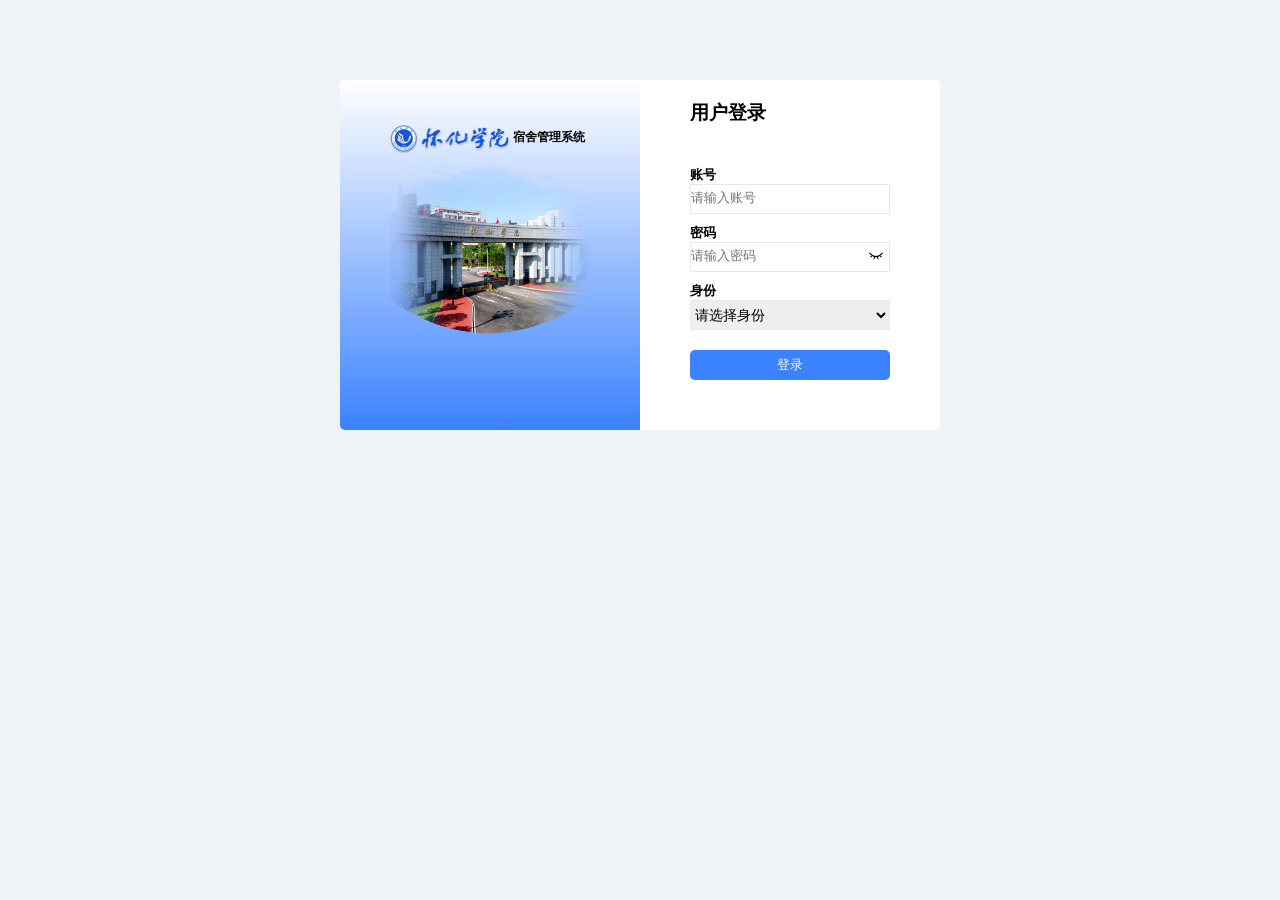
==== index.html @ 42634bea "Add files via upload" ====
<!DOCTYPE html>
<html lang="en">

<head>
    <meta charset="UTF-8">
    <meta http-equiv="X-UA-Compatible" content="IE=edge">
    <meta name="viewport" content="width=device-width, initial-scale=1.0">
    <title>Document</title>
    <style>
        * {
            margin: 0;
            padding: 0;
            /* 内减模式 */
            box-sizing: border-box;
        }
        
        body {
            background-color: #eff3f6;
        }
        
        .box {
            margin: 80px auto;
            width: 600px;
            height: 350px;
            background-color: #fff;
            border-radius: 5px;
        }
        
        .box .left {
            float: left;
            width: 300px;
            height: 350px;
            border-radius: 5px 0 0 5px;
            font-size: 12px;
            font-weight: bold;
            background-image: linear-gradient(#fff, #3b82ff);
        }
        
        .box .left .logo {
            width: 200px;
            margin: 40px auto;
        }
        
        .box .right {
            float: left;
            width: 300px;
            border-radius: 0 5px 5px 0;
        }
        
        .box .right h3 {
            padding-bottom: 40px;
        }
        
        .box .right .form {
            width: 200px;
            margin: 20px auto;
        }
        
        .box .right .text,
        .pwd {
            position: relative;
            margin-bottom: 10px;
            width: 200px;
            height: 30px;
            border: 1px solid #e8e8e8;
        }
        
        .box .right input {
            width: 170px;
            height: 25px;
            border: 0;
            outline: none;
        }
        
        .eye {
            position: absolute;
            top: 5px;
            right: 5px;
        }
        
        img input::placeholder {
            padding-left: 10px;
            color: #e8e8e8;
            opacity: 1;
        }
        
        .box .right select {
            width: 200px;
            height: 30px;
            font-size: 14px;
            border: 1px solid #e8e8e8;
        }
        
        .box .right .submit {
            margin-top: 20px;
            width: 200px;
            height: 30px;
            color: #fff;
            border-radius: 5px;
            border-style: none;
            background-color: #3b82ff;
        }
    </style>
</head>

<body>
    <div class="box">
        <div class="left">
            <div class="logo">
                <img src="image/logo.htm" alt="logo" style="width:60% ; vertical-align: middle;">
                <span>宿舍管理系统</span>
                <img src="image/swiper.htm" alt="" style="width:100%;">
            </div>
        </div>
        <div class="right">
            <div class="form">
                <h3>用户登录</h3>
                <form action="#">
                    <h5>账号</h5>
                    <div class="text">
                        <input type="text" placeholder="请输入账号" id="text" />
                    </div>
                    <h5>密码</h5>
                    <div class="pwd">
                        <input type="password" placeholder="请输入密码" id="pwd" />
                        <label for="">
                            <img src="./image/不可见.png" alt="" class="eye" id="eye"/>
                        </label>
                    </div>

                    <h5>身份</h5>
                    <select>
                            <option selected>请选择身份</option><!--默认显示-->
                            <option name="student">学生</option>  
                            <option name="dormmanager">管理员</option>
                            <option name="admin">系统管理员</option>
                        </select>

                    <input type="submit" value="登录" class="submit">
                </form>
            </div>
        </div>
    </div>
    <script>
        //1.获取事件源
        var pwd = document.getElementById('pwd');
        var eye = document.getElementsById('eye');
        var flag = 0;
        //2.绑定事件 3.添加事件处理程序
        eye.onclick = function() {
            if (flag == 0) {
                pwd.type = 'text';
                flag = 1;
                eye.src = './可见.png';
            } else {
                pwd.type = 'password';
                flag = 0;
                eye.src = './不可见.png';
            }
        }
    </script>
</body>

</html>
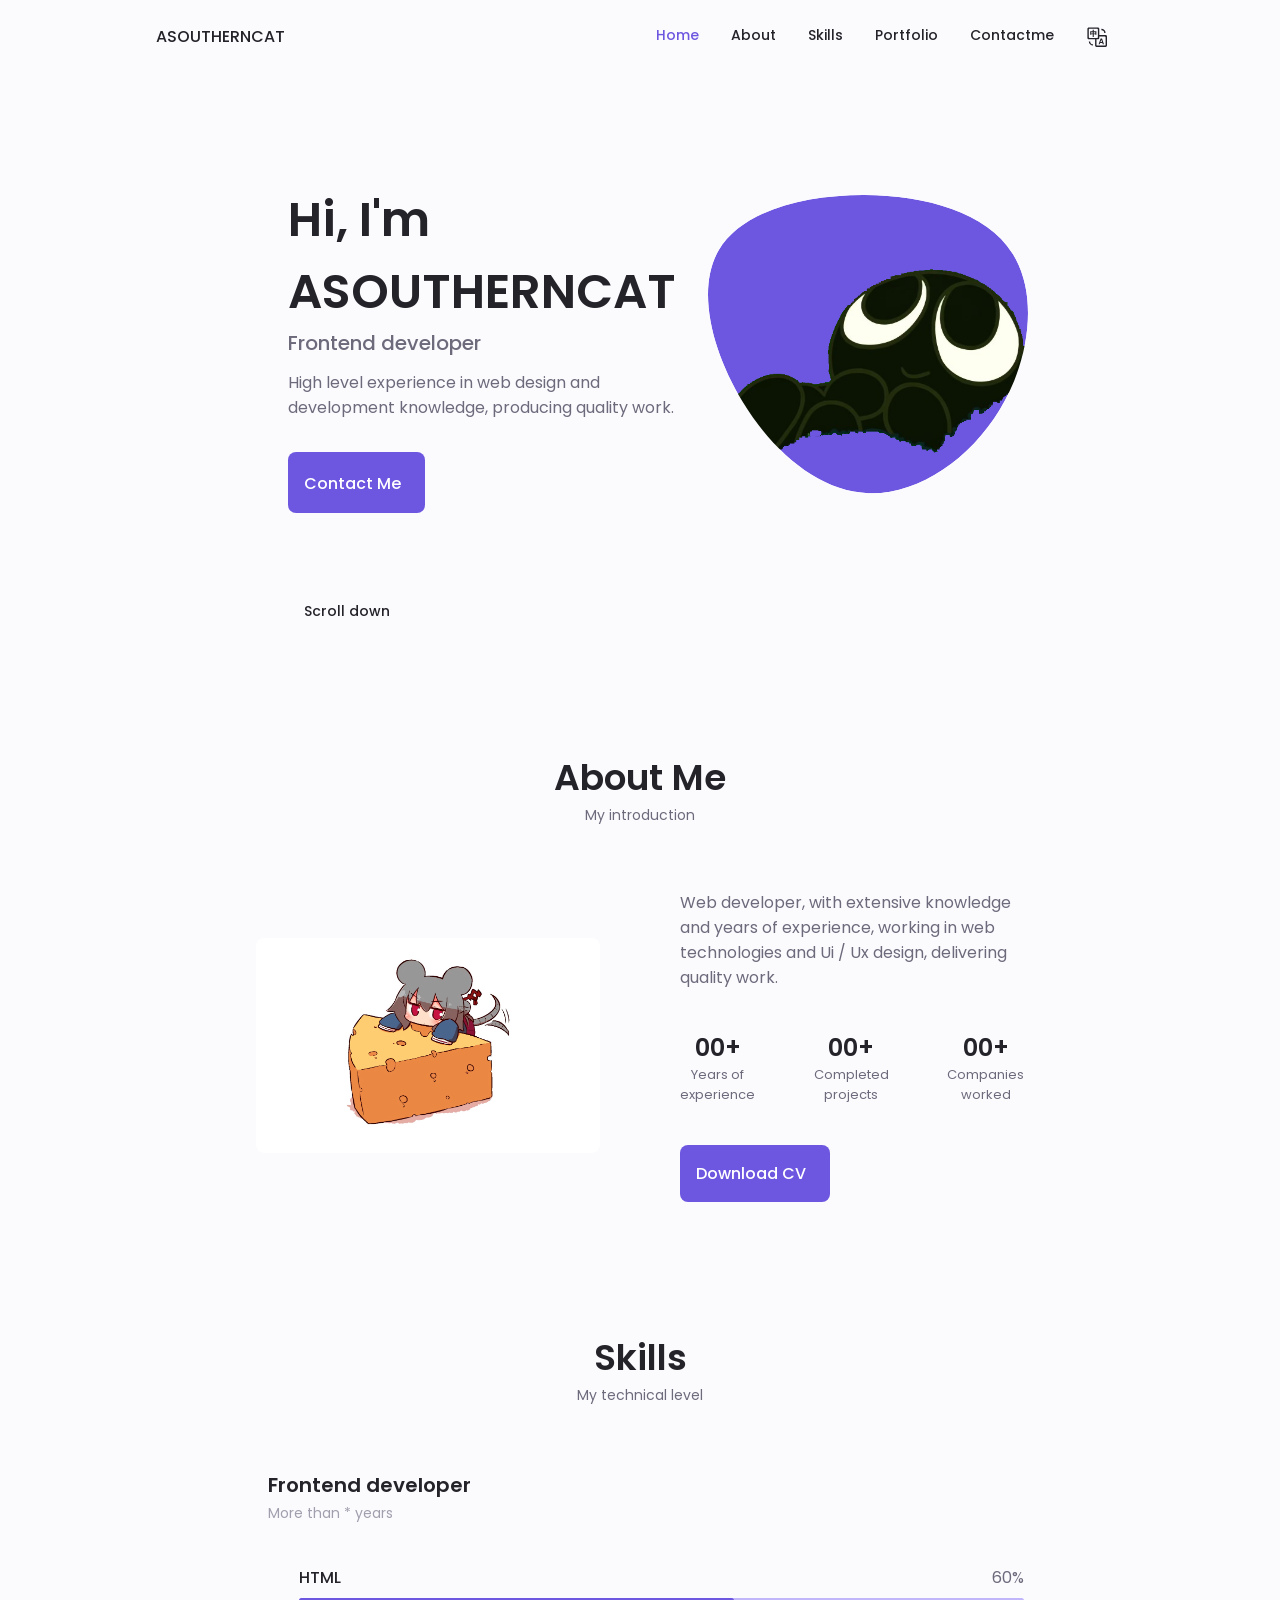
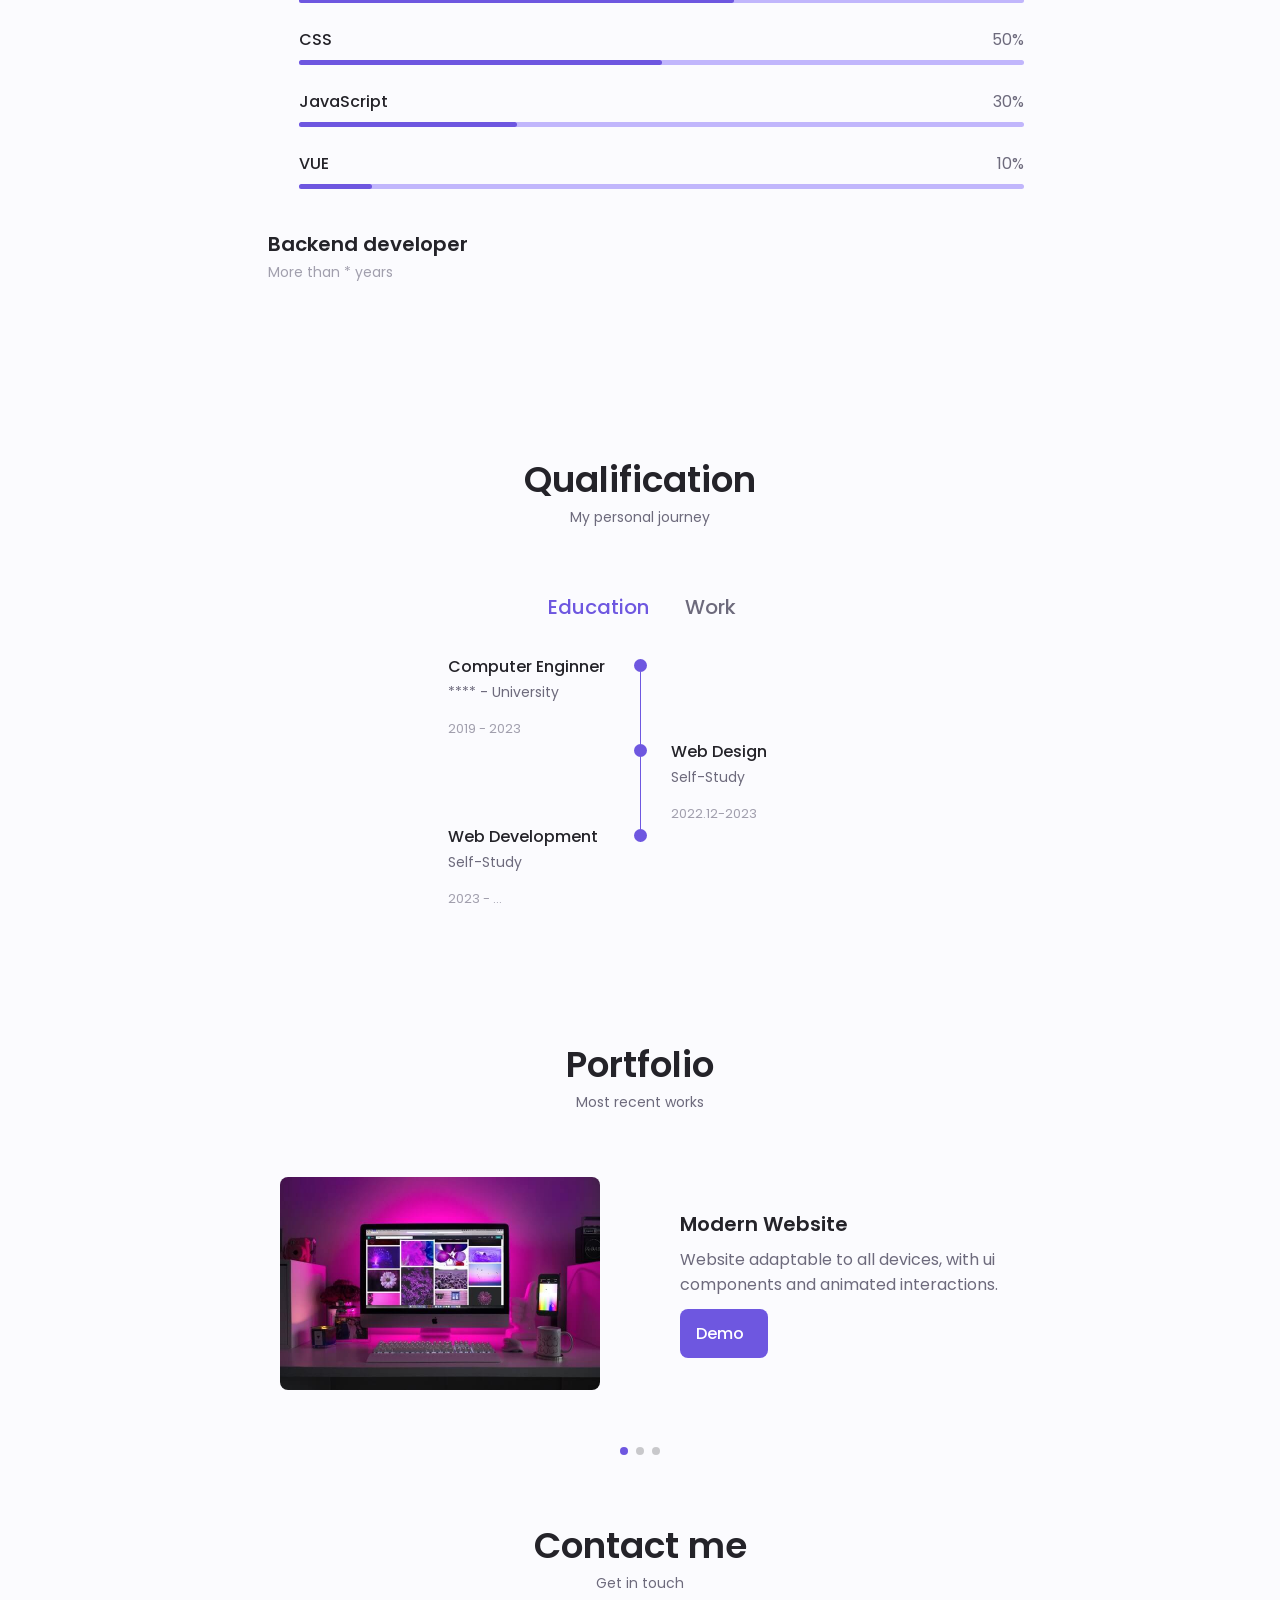
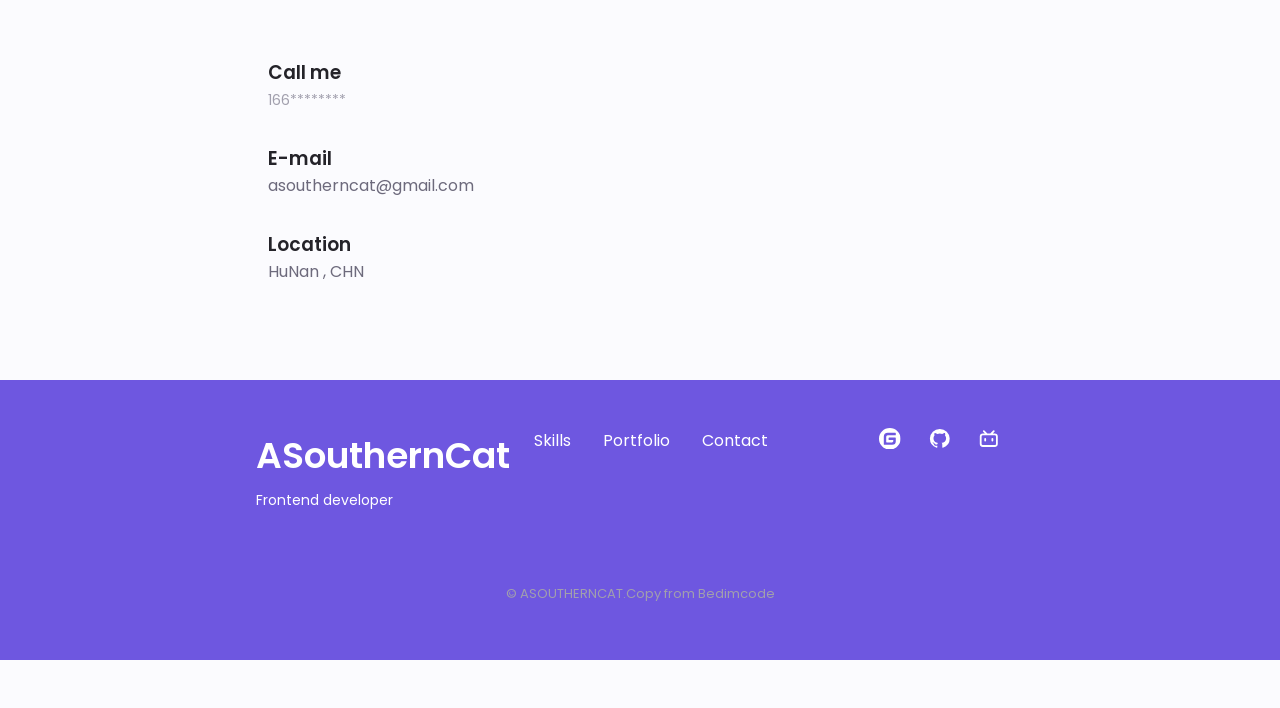
==== commit bedf7d2d: "new file" ====
--- a/index.html
+++ b/index.html
@@ -1,164 +1,681 @@
-<!DOCTYPE html>
-<html lang="en">
-
-<head>
-    <meta charset="UTF-8">
-    <meta http-equiv="X-UA-Compatible" content="IE=edge">
-    <meta name="viewport" content="width=device-width, initial-scale=1.0">
-    <title>Document</title>
-    <style>
-        * {
-            margin: 0;
-            padding: 0;
-            /* 内减模式 */
-            box-sizing: border-box;
-        }
-        
-        body {
-            background-color: #eff3f6;
-        }
-        
-        .box {
-            margin: 80px auto;
-            width: 600px;
-            height: 350px;
-            background-color: #fff;
-            border-radius: 5px;
-        }
-        
-        .box .left {
-            float: left;
-            width: 300px;
-            height: 350px;
-            border-radius: 5px 0 0 5px;
-            font-size: 12px;
-            font-weight: bold;
-            background-image: linear-gradient(#fff, #3b82ff);
-        }
-        
-        .box .left .logo {
-            width: 200px;
-            margin: 40px auto;
-        }
-        
-        .box .right {
-            float: left;
-            width: 300px;
-            border-radius: 0 5px 5px 0;
-        }
-        
-        .box .right h3 {
-            padding-bottom: 40px;
-        }
-        
-        .box .right .form {
-            width: 200px;
-            margin: 20px auto;
-        }
-        
-        .box .right .text,
-        .pwd {
-            position: relative;
-            margin-bottom: 10px;
-            width: 200px;
-            height: 30px;
-            border: 1px solid #e8e8e8;
-        }
-        
-        .box .right input {
-            width: 170px;
-            height: 25px;
-            border: 0;
-            outline: none;
-        }
-        
-        .eye {
-            position: absolute;
-            top: 5px;
-            right: 5px;
-        }
-        
-        img input::placeholder {
-            padding-left: 10px;
-            color: #e8e8e8;
-            opacity: 1;
-        }
-        
-        .box .right select {
-            width: 200px;
-            height: 30px;
-            font-size: 14px;
-            border: 1px solid #e8e8e8;
-        }
-        
-        .box .right .submit {
-            margin-top: 20px;
-            width: 200px;
-            height: 30px;
-            color: #fff;
-            border-radius: 5px;
-            border-style: none;
-            background-color: #3b82ff;
-        }
-    </style>
-</head>
-
-<body>
-    <div class="box">
-        <div class="left">
-            <div class="logo">
-                <img src="image/logo.htm" alt="logo" style="width:60% ; vertical-align: middle;">
-                <span>宿舍管理系统</span>
-                <img src="image/swiper.htm" alt="" style="width:100%;">
-            </div>
-        </div>
-        <div class="right">
-            <div class="form">
-                <h3>用户登录</h3>
-                <form action="#">
-                    <h5>账号</h5>
-                    <div class="text">
-                        <input type="text" placeholder="请输入账号" id="text" />
-                    </div>
-                    <h5>密码</h5>
-                    <div class="pwd">
-                        <input type="password" placeholder="请输入密码" id="pwd" />
-                        <label for="">
-                            <img src="./image/不可见.png" alt="" class="eye" id="eye"/>
-                        </label>
-                    </div>
-
-                    <h5>身份</h5>
-                    <select>
-                            <option selected>请选择身份</option><!--默认显示-->
-                            <option name="student">学生</option>  
-                            <option name="dormmanager">管理员</option>
-                            <option name="admin">系统管理员</option>
-                        </select>
-
-                    <input type="submit" value="登录" class="submit">
-                </form>
-            </div>
-        </div>
-    </div>
-    <script>
-        //1.获取事件源
-        var pwd = document.getElementById('pwd');
-        var eye = document.getElementsById('eye');
-        var flag = 0;
-        //2.绑定事件 3.添加事件处理程序
-        eye.onclick = function() {
-            if (flag == 0) {
-                pwd.type = 'text';
-                flag = 1;
-                eye.src = './可见.png';
-            } else {
-                pwd.type = 'password';
-                flag = 0;
-                eye.src = './不可见.png';
-            }
-        }
-    </script>
-</body>
-
+<!DOCTYPE html>
+<html lang="en">
+
+<head>
+    <meta charset="UTF-8" />
+    <meta name="viewport" content="width=device-width, initial-scale=1.0" />
+    <link rel="shortcut icon" type="image/x-icon" href="favicon.ico" />
+    <!--==================== UNICONS 图标====================-->
+    <link rel="stylesheet" href="https://unicons.iconscout.com/release/v3.0.6/css/line.css" />
+    <!--==================== SWIPER CSS ====================-->
+    <link rel="stylesheet" href="assets/css/swiper-bundle.min.css" />
+
+    <!--==================== CSS ====================-->
+    <link rel="stylesheet" href="assets/css/styles.css" />
+    <!-- iconfont font class 方式引用图标 -->
+    <!-- <link
+      rel="stylesheet"
+      href="https://at.alicdn.com/t/c/font_3900458_82z46p85im.css"
+    /> -->
+
+    <title>Responsive Portfolio Website</title>
+</head>
+
+<body>
+    <!--==================== HEADER ====================-->
+    <header class="header scroll-header" id="header">
+        <nav class="nav container">
+            <a href="#" class="nav__logo">ASOUTHERNCAT</a>
+
+            <div class="nav__menu" id="nav-menu">
+                <ul class="nav__list grid">
+                    <li class="nav__item">
+                        <a href="#home" class="nav__link">
+                            <i class="uil uil-estate nav__icon"></i>
+                            <p i18n="home">Home</p>
+                        </a>
+                    </li>
+                    <li class="nav__item">
+                        <a href="#about" class="nav__link">
+                            <i class="uil uil-user nav__icon"></i>
+                            <p i18n="about">About</p>
+                        </a>
+                    </li>
+                    <li class="nav__item">
+                        <a href="#skills" class="nav__link">
+                            <i class="uil uil-file-alt nav__icon"></i>
+                            <p i18n="skills">Skills</p>
+                        </a>
+                    </li>
+                    <li class="nav__item">
+                        <a href="#portfolio" class="nav__link">
+                            <i class="uil uil-scenery nav__icon"></i>
+                            <p i18n="portfolio">Portfolio</p>
+                        </a>
+                    </li>
+                    <li class="nav__item">
+                        <a href="#contact" class="nav__link">
+                            <i class="uil uil-message nav__icon"></i>
+                            <p i18n="contact">Contactme</p>
+                        </a>
+                    </li>
+                    <li class="nav__item">
+                        <div class="nav__link" id="translate" value="en">
+                            <svg class="icon nav__icon-svg" aria-hidden="true">
+                  <use xlink:href="#icon-fanyi"></use>
+                </svg>
+                            <a class="=nav__link" id="nav__translate">Translate</a>
+                        </div>
+                    </li>
+                </ul>
+                <i class="uil uil-times nav__close" id="nav-close"></i>
+            </div>
+
+            <div class="nav__btns">
+                <i class="uil uil-moon change-theme" id="theme-button"></i>
+                <div class="nav__toggle" id="nav-toggle">
+                    <i class="uil uil-apps"></i>
+                </div>
+            </div>
+        </nav>
+    </header>
+
+    <!--==================== MAIN ====================-->
+    <main class="main">
+        <!--==================== HOME ====================-->
+        <section class="home section" id="home">
+            <div class="home__container container grid">
+                <div class="home__content grid">
+                    <div class="home__social">
+                        <a href="https://gitee.com/asoutherncat/" target="_blank" class="home__social-icon">
+                            <!-- <i class="uil uil-linkedin-alt"></i> -->
+                            <svg t="1674798484640" viewBox="0 0 1024 1024" version="1.1" xmlns="http://www.w3.org/2000/svg" p-id="2757">
+                  <path
+                    d="M512 1024C229.222 1024 0 794.778 0 512S229.222 0 512 0s512 229.222 512 512-229.222 512-512 512z m259.149-568.883h-290.74a25.293 25.293 0 0 0-25.292 25.293l-0.026 63.206c0 13.952 11.315 25.293 25.267 25.293h177.024c13.978 0 25.293 11.315 25.293 25.267v12.646a75.853 75.853 0 0 1-75.853 75.853h-240.23a25.293 25.293 0 0 1-25.267-25.293V417.203a75.853 75.853 0 0 1 75.827-75.853h353.946a25.293 25.293 0 0 0 25.267-25.292l0.077-63.207a25.293 25.293 0 0 0-25.268-25.293H417.152a189.62 189.62 0 0 0-189.62 189.645V771.15c0 13.977 11.316 25.293 25.294 25.293h372.94a170.65 170.65 0 0 0 170.65-170.65V480.384a25.293 25.293 0 0 0-25.293-25.267z"
+                    fill="hsl(250deg 69% 61%)"
+                    p-id="2758"
+                  ></path>
+                </svg>
+                        </a>
+                        <a href="http://github.com" target="_blank" class="home__social-icon">
+                            <i class="uil uil-github-alt"></i>
+                        </a>
+                        <a href="https://t.bilibili.com/" target="_blank" class="home__social-icon">
+                            <!-- <i class="uil uil-dribbble"></i> -->
+                            <svg t="1674801734735" viewBox="0 0 1024 1024" version="1.1" xmlns="http://www.w3.org/2000/svg" p-id="4124">
+                  <path
+                    d="M777.514667 131.669333a53.333333 53.333333 0 0 1 0 75.434667L728.746667 255.829333h49.92A160 160 0 0 1 938.666667 415.872v320a160 160 0 0 1-160 160H245.333333A160 160 0 0 1 85.333333 735.872v-320a160 160 0 0 1 160-160h49.749334L246.4 207.146667a53.333333 53.333333 0 1 1 75.392-75.434667l113.152 113.152c3.370667 3.370667 6.186667 7.04 8.448 10.965333h137.088c2.261333-3.925333 5.12-7.68 8.490667-11.008l113.109333-113.152a53.333333 53.333333 0 0 1 75.434667 0z m1.152 231.253334H245.333333a53.333333 53.333333 0 0 0-53.205333 49.365333l-0.128 4.010667v320c0 28.117333 21.76 51.157333 49.365333 53.162666l3.968 0.170667h533.333334a53.333333 53.333333 0 0 0 53.205333-49.365333l0.128-3.968v-320c0-29.44-23.893333-53.333333-53.333333-53.333334z m-426.666667 106.666666c29.44 0 53.333333 23.893333 53.333333 53.333334v53.333333a53.333333 53.333333 0 1 1-106.666666 0v-53.333333c0-29.44 23.893333-53.333333 53.333333-53.333334z m320 0c29.44 0 53.333333 23.893333 53.333333 53.333334v53.333333a53.333333 53.333333 0 1 1-106.666666 0v-53.333333c0-29.44 23.893333-53.333333 53.333333-53.333334z"
+                    fill="hsl(250deg 69% 61%)"
+                    p-id="4125"
+                  ></path>
+                </svg>
+                        </a>
+                    </div>
+
+                    <div class="home__img">
+                        <svg class="home__blob" viewBox="0 0 200 187" xmlns="http://www.w3.org/2000/svg" xmlns:xlink="http://www.w3.org/1999/xlink">
+                <mask id="mask0" mask-type="alpha">
+                  <path
+                    d="M190.312 36.4879C206.582 62.1187 201.309 102.826 182.328 134.186C163.346 165.547 
+                                130.807 187.559 100.226 186.353C69.6454 185.297 41.0228 161.023 21.7403 129.362C2.45775 
+                                97.8511 -7.48481 59.1033 6.67581 34.5279C20.9871 10.1032 59.7028 -0.149132 97.9666 
+                                0.00163737C136.23 0.303176 174.193 10.857 190.312 36.4879Z"
+                  />
+                </mask>
+                <g mask="url(#mask0)">
+                  <path
+                    d="M190.312 36.4879C206.582 62.1187 201.309 102.826 182.328 134.186C163.346 
+                                165.547 130.807 187.559 100.226 186.353C69.6454 185.297 41.0228 161.023 21.7403 
+                                129.362C2.45775 97.8511 -7.48481 59.1033 6.67581 34.5279C20.9871 10.1032 59.7028 
+                                -0.149132 97.9666 0.00163737C136.23 0.303176 174.193 10.857 190.312 36.4879Z"
+                  />
+                  <image
+                    class="home__blob-img"
+                    x="0"
+                    y="-30"
+                    xlink:href="assets/img/cat.png"
+                  />
+                </g>
+              </svg>
+                    </div>
+
+                    <div class="home__data">
+                        <h1 class="home__title" i18n="home__title">
+                            Hi, I'm ASOUTHERNCAT
+                        </h1>
+                        <h3 class="home__subtitle" i18n="home__subtitle">
+                            Frontend developer
+                        </h3>
+                        <p class="home__description" i18n="home__description">
+                            High level experience in web design and development knowledge, producing quality work.
+                        </p>
+                        <a href="#contact" class="button button-flex">
+                            <span i18n="home__contact">Contact Me</span>
+                            <i class="uil uil-message button__icon"></i>
+                        </a>
+                    </div>
+                </div>
+                <div class="home__scroll">
+                    <a href="#about" class="home__scroll-button button--flex">
+                        <i class="uil uil-mouse-alt-2 home__scroll-mouse"></i>
+                        <span class="home__scroll-name" i18n="home__scroll-name">Scroll down</span
+              >
+              <i class="uil uil-arrow-down home__scroll-arrow"></i>
+            </a>
+          </div>
+        </div>
+      </section>
+
+      <!--==================== ABOUT ====================-->
+      <section class="about section" id="about">
+        <h2 class="section__title" i18n="about__title">About Me</h2>
+        <span class="section__subtitle" i18n="about__subtitle"
+          >My introduction</span
+        >
+        <div class="about__container container grid">
+          <img src="assets/img/about.png" alt="" class="about__img" />
+
+          <div class="about__data">
+            <p class="about__description" i18n="about__description">
+              Web developer, with extensive knowledge and years of experience,
+              working in web technologies and Ui / Ux design, delivering quality
+              work.
+            </p>
+
+            <div class="about__info">
+              <div>
+                <span class="about__info-title">00+</span>
+                        <span class="about__info-name" i18n="about__info-name1">Years of <br />
+                  experience</span
+                >
+              </div>
+
+              <div>
+                <span class="about__info-title">00+</span>
+                        <span class="about__info-name" i18n="about__info-name2">Completed <br />
+                  projects</span
+                >
+              </div>
+
+              <div>
+                <span class="about__info-title">00+</span>
+                        <span class="about__info-name" i18n="about__info-name3">Companies <br />
+                  worked</span
+                >
+              </div>
+            </div>
+
+            <div class="about__buttons">
+              <a
+                download=""
+                href="assets/pdf/简历.pdf"
+                class="button button--flex"
+              >
+                <span i18n="download">Download CV</span
+                ><i class="uil uil-download-alt button__icon"></i>
+              </a>
+            </div>
+          </div>
+        </div>
+      </section>
+
+      <!--==================== SKILLS ====================-->
+      <section class="skills section" id="skills">
+        <h2 class="section__title" i18n="skills__title">Skills</h2>
+        <span class="section__subtitle" i18n="skills__subtitle"
+          >My technical level</span
+        >
+
+        <div class="skills__container container grid">
+          <div>
+            <!--==================== SKILLS 1 ====================-->
+            <div class="skills__content skills__open">
+              <div class="skills__header">
+                <i class="uil uil-brackets-curly skills__icon"></i>
+
+                <div>
+                  <h1 class="skills__title" i18n="home__subtitle">
+                    Frontend developer
+                  </h1>
+                  <span class="skills__subtitle" i18n="skills__years"
+                    >More than * years</span
+                  >
+                </div>
+
+                <i class="uil uil-angle-down skills__arrow"></i>
+              </div>
+
+              <div class="skills__list grid">
+                <div class="skills__data">
+                  <div class="skills__titles">
+                    <h3 class="skills__name">HTML</h3>
+                    <span class="skills__number">60%</span>
+                </div>
+                <div class="skills__bar">
+                    <div class="skills__percentage skills__html"></div>
+                </div>
+            </div>
+
+            <div class="skills__data">
+                <div class="skills__titles">
+                    <h3 class="skills__name">CSS</h3>
+                    <span class="skills__number">50%</span>
+                </div>
+                <div class="skills__bar">
+                    <div class="skills__percentage skills__css"></div>
+                </div>
+            </div>
+
+            <div class="skills__data">
+                <div class="skills__titles">
+                    <h3 class="skills__name">JavaScript</h3>
+                    <span class="skills__number">30%</span>
+                </div>
+                <div class="skills__bar">
+                    <div class="skills__percentage skills__js"></div>
+                </div>
+            </div>
+
+            <div class="skills__data">
+                <div class="skills__titles">
+                    <h3 class="skills__name">VUE</h3>
+                    <span class="skills__number">10%</span>
+                </div>
+                <div class="skills__bar">
+                    <div class="skills__percentage skills__vue"></div>
+                </div>
+            </div>
+            </div>
+            </div>
+            <!--==================== SKILLS 2 ====================-->
+            <div class="skills__content skills__close">
+                <div class="skills__header">
+                    <i class="uil uil-server-network skills__icon"></i>
+
+                    <div>
+                        <h1 class="skills__title" i18n="skills__title2">
+                            Backend developer
+                        </h1>
+                        <span class="skills__subtitle" i18n="skills__years2">More than * years</span
+                  >
+                </div>
+
+                <i class="uil uil-angle-down skills__arrow"></i>
+              </div>
+
+              <div class="skills__list grid">
+                <div class="skills__data">
+                  <div class="skills__titles">
+                    <h3 class="skills__name">Java</h3>
+                    <span class="skills__number">70%</span>
+                    </div>
+                    <div class="skills__bar">
+                        <div class="skills__percentage skills__java"></div>
+                    </div>
+                </div>
+
+                <div class="skills__data">
+                    <div class="skills__titles">
+                        <h3 class="skills__name">Python</h3>
+                        <span class="skills__number">50%</span>
+                    </div>
+                    <div class="skills__bar">
+                        <div class="skills__percentage skills__python"></div>
+                    </div>
+                </div>
+            </div>
+            </div>
+            </div>
+            </div>
+        </section>
+
+        <!--==================== QUALIFICATION ====================-->
+        <section class="qualification section">
+            <h2 class="section__title" i18n="qualification__title">
+                Qualification
+            </h2>
+            <span class="section__subtitle" i18n="qualification__subtitle">My personal journey</span
+        >
+        <div class="qualification__container container">
+          <div class="qualification__tabs">
+            <div
+              class="qualification__button button--flex qualification__active"
+              data-target="#education"
+            >
+              <i class="uil uil-graduation-cap qualification__icon"></i>
+              <span i18n="education">Education</span>
+            </div>
+
+            <div class="qualification__button button--flex" data-target="#work">
+                <i class="uil uil-briefcase-alt qualification__icon"></i>
+                <span i18n="work">Work</span>
+            </div>
+            </div>
+            <div class="qualification__sections">
+                <!--==================== QUALIFICATION CONTENT 1 ====================-->
+                <div class="qualification__content qualification__active" data-content id="education">
+                    <!--==================== QUALIFICATION 1 ====================-->
+                    <div class="qualification__data">
+                        <div>
+                            <h3 class="qualification__title" i18n="qualification1__title">
+                                Computer Enginner
+                            </h3>
+                            <span class="qualification__subtitle" i18n="qualification1__subtitle">**** - University</span
+                  >
+                  <div class="qualification__calendar">
+                    <i class="uil uil-calendar-alt"></i>
+                    2019 - 2023
+                  </div>
+                </div>
+
+                <div>
+                  <span class="qualification__rounder"></span>
+                            <span class="qualification__line"></span>
+                        </div>
+                    </div>
+                    <!--==================== QUALIFICATION 2 ====================-->
+                    <div class="qualification__data">
+                        <div></div>
+                        <div>
+                            <span class="qualification__rounder"></span>
+                            <span class="qualification__line"></span>
+                        </div>
+
+                        <div>
+                            <h3 class="qualification__title" i18n="qualification2__title">
+                                Web Design
+                            </h3>
+                            <span class="qualification__subtitle" i18n="qualification2__subtitle">Self-Study</span
+                  >
+                  <div class="qualification__calendar">
+                    <i class="uil uil-calendar-alt"></i>
+                    2022.12-2023
+                  </div>
+                </div>
+              </div>
+              <!--==================== QUALIFICATION 3 ====================-->
+              <div class="qualification__data">
+                <div>
+                  <h3 class="qualification__title" i18n="qualification3__title">
+                    Web Development
+                  </h3>
+                  <span
+                    class="qualification__subtitle"
+                    i18n="qualification3__subtitle"
+                    >Self-Study</span
+                  >
+                  <div class="qualification__calendar">
+                    <i class="uil uil-calendar-alt"></i>
+                    2023 - ...
+                  </div>
+                </div>
+
+                <div>
+                  <span class="qualification__rounder"></span>
+                            <!-- <span class="qualification__line"></span> -->
+                        </div>
+                    </div>
+                </div>
+                <!--==================== QUALIFICATION CONTENT 2 ====================-->
+                <div class="qualification__content" data-content id="work">
+                    <!--==================== QUALIFICATION 1 ====================-->
+                    <div class="qualification__data">
+                        <div></div>
+                        <div>
+                            <span class="qualification__rounder"></span>
+                            <!-- <span class="qualification__line"></span> -->
+                        </div>
+                        <div>
+                            <h3 class="qualification__title" i18n="qualification4__title">
+                                Software Enginner
+                            </h3>
+                            <span class="qualification__subtitle" i18n="qualification4__subtitle">ShenZhen</span
+                  >
+                  <div class="qualification__calendar">
+                    <i class="uil uil-calendar-alt"></i>
+                    2022
+                  </div>
+                </div>
+              </div>
+            </div>
+          </div>
+        </div>
+      </section>
+
+      <!--==================== PORTFOLIO ====================-->
+      <section class="portfolio section" id="portfolio">
+        <h2 class="section__title" i18n="portfolio__title">Portfolio</h2>
+        <span class="section__subtitle" i18n="portfolio__subtitle"
+          >Most recent works</span
+        >
+
+        <div class="portfolio__container container swiper-container">
+          <div class="swiper-wrapper">
+            <!--==================== PORTFOLIO 1 ====================-->
+
+            <div class="portfolio__content grid swiper-slide">
+              <img
+                src="assets/img/portfolio1.jpg"
+                alt=""
+                class="portfolio__img"
+              />
+
+              <div class="portfolio_">
+                <h3 class="portfolio__title" i18n="portfolio1__title">
+                  Modern Website
+                </h3>
+                <p
+                  class="portfolio__description"
+                  i18n="portfolio1__description"
+                >
+                  Website adaptable to all devices, with ui components and
+                  animated interactions.
+                </p>
+                <a
+                  href="https://gitee.com/asoutherncat/"
+                  target="_blank"
+                  class="button button--flex button--small portfolio__button"
+                >
+                  Demo
+                  <i class="uil uil-arrow-right button__icon"></i>
+                </a>
+              </div>
+            </div>
+
+            <!--==================== PORTFOLIO 2 ====================-->
+
+            <div class="portfolio__content grid swiper-slide">
+              <img
+                src="assets/img/portfolio2.jpg"
+                alt=""
+                class="portfolio__img"
+              />
+
+              <div class="portfolio_">
+                <h3 class="portfolio__title" i18n="portfolio2__title">
+                  Modern Website
+                </h3>
+                <p
+                  class="portfolio__description"
+                  i18n="portfolio2__description"
+                >
+                  Website adaptable to all devices, with ui components and
+                  animated interactions.
+                </p>
+                <a
+                  href="https://gitee.com/asoutherncat/"
+                  target="_blank"
+                  class="button button--flex button--small portfolio__button"
+                >
+                  Demo
+                  <i class="uil uil-arrow-right button__icon"></i>
+                </a>
+              </div>
+            </div>
+
+            <!--==================== PORTFOLIO 3 ====================-->
+
+            <div class="portfolio__content grid swiper-slide">
+              <img
+                src="assets/img/portfolio3.jpg"
+                alt=""
+                class="portfolio__img"
+              />
+
+              <div class="portfolio_">
+                <h3 class="portfolio__title" i18n="portfolio3__title">
+                  Modern Website
+                </h3>
+                <p
+                  class="portfolio__description"
+                  i18n="portfolio3__description"
+                >
+                  Website adaptable to all devices, with ui components and
+                  animated interactions.
+                </p>
+                <a
+                  href="https://gitee.com/asoutherncat/"
+                  target="_blank"
+                  class="button button--flex button--small portfolio__button"
+                >
+                  Demo
+                  <i class="uil uil-arrow-right button__icon"></i>
+                </a>
+              </div>
+            </div>
+          </div>
+          <!-- add arrows-->
+          <div class="swiper-button-next">
+            <i class="uil uil-angle-right-b swiper-portfolio-icon"></i>
+          </div>
+
+          <div class="swiper-button-prev">
+            <i class="uil uil-angle-left-b swiper-portfolio-icon"></i>
+          </div>
+
+          <!-- Add Pagination -->
+          <div class="swiper-pagination"></div>
+        </div>
+      </section>
+
+      <!--==================== CONTACT ME ====================-->
+      <section class="contact section" id="contact">
+        <h2 class="section__title" i18n="contact__title">Contact me</h2>
+        <span class="section__subtitle" i18n="contact__subtitle"
+          >Get in touch</span
+        >
+
+        <div class="contact__container container grid">
+          <div>
+            <div class="contact__information">
+              <i class="uil uil-phone-alt contact__icon"></i>
+
+              <div>
+                <h3 class="contact__title" i18n="tel">Call me</h3>
+                <span class="contact__subtitle" i18n="tel__number"
+                  >166********</span
+                >
+              </div>
+            </div>
+
+            <div class="contact__information">
+              <i class="uil uil-envelope contact__icon"></i>
+
+              <div>
+                <h3 class="contact__title" i18n="email">E-mail</h3>
+                <span class="contatc__subtitle" i18n="email__address"
+                  >asoutherncat@gmail.com</span
+                >
+              </div>
+            </div>
+
+            <div class="contact__information">
+              <i class="uil uil-map-marker contact__icon"></i>
+
+              <div>
+                <h3 class="contact__title" i18n="location">Location</h3>
+                <span class="contatc__subtitle" i18n="location__detail"
+                  >HuNan , CHN</span
+                >
+              </div>
+            </div>
+          </div>
+        </div>
+      </section>
+    </main>
+
+    <!--==================== FOOTER ====================-->
+    <footer class="footer">
+      <div class="footer__bg">
+        <div class="footer__container container grid">
+          <div>
+            <h1 class="footer__title">ASouthernCat</h1>
+            <span class="footer__subtitle" i18n="home__subtitle"
+              >Frontend developer</span
+            >
+          </div>
+
+          <ul class="footer__links">
+            <li>
+              <a href="#skills" class="footer__link" i18n="skills">Skills</a>
+            </li>
+            <li>
+              <a href="#portfolio" class="footer__link" i18n="portfolio"
+                >Portfolio</a
+              >
+            </li>
+            <li>
+              <a href="#contact" class="footer__link" i18n="contact">Contact</a>
+            </li>
+          </ul>
+
+          <div class="footer__socials">
+            <a href="https://gitee.com/liwen067/" target="_blank">
+              <svg class="icon footer__social" aria-hidden="true">
+                <use xlink:href="#icon-gitee"></use>
+              </svg>
+            </a>
+            <a href="http://github.com/liwen067/" target="_blank">
+              <svg class="icon footer__social" aria-hidden="true">
+                <use xlink:href="#icon-github"></use>
+              </svg>
+            </a>
+            <a href="https://t.bilibili.com/" target="_blank">
+              <svg class="icon footer__social" aria-hidden="true">
+                <use xlink:href="#icon-bilibili-line"></use>
+              </svg>
+            </a>
+          </div>
+        </div>
+
+        <p class="footer__copy">
+          &#169; ASOUTHERNCAT.Copy from
+          <a
+            class="footer__copy"
+            href="https://www.youtube.com/c/Bedimcode"
+            target="_blank"
+            >Bedimcode</a
+          >
+        </p>
+      </div>
+    </footer>
+
+    <!--==================== SCROLL TOP ====================-->
+    <a href="#" class="scrollup" id="scroll-up">
+      <i class="uil uil-arrow-up scrollup__icon"></i>
+    </a>
+    <!--==================== SWIPER JS ====================-->
+    <script src="assets/js/swiper-bundle.min.js"></script>
+
+    <!-- iconfont JS -->
+    <script src="assets/js/iconfont.js"></script>
+    <!-- jquery -->
+    <script src="https://apps.bdimg.com/libs/jquery/2.1.4/jquery.min.js"></script>
+    <script src="assets/js/jquery.i18n.min.js"></script>
+    <!--==================== MAIN JS ====================-->
+    <script src="assets/js/main.js"></script>
+
+    <!-- translate JS -->
+    <script src="assets/js/cn-en-translate.js"></script>
+  </body>
 </html>
--- a/assets/css/styles.css
+++ b/assets/css/styles.css
@@ -0,0 +1,1158 @@
+/*==================== GOOGLE FONTS 字体====================*/
+@import url("https://fonts.googleapis.com/css2?family=Poppins:wght@400;500;600&display=swap");
+
+/*==================== VARIABLES CSS ====================*/
+:root {
+    --header-height: 3rem;
+
+    /*========== Colors 主题色彩==========*/
+    /* Change favorite color */
+    --hue-color: 250; /*Purple 250 - Green 142 - Blue 230 - Pink 340*/
+
+    /* HSL color mode */
+    --first-color: hsl(var(--hue-color), 69%, 61%);
+    --first-color-second: hsl(var(--hue-color), 69%, 61%);
+    --first-color-alt: hsl(var(--hue-color), 57%, 53%);
+    --first-color-lighter: hsl(var(--hue-color), 92%, 85%);
+    --title-color: hsl(var(--hue-color), 8%, 15%);
+    --text-color: hsl(var(--hue-color), 8%, 45%);
+    --text-color-light: hsl(var(--hue-color), 8%, 65%);
+    --input-color: hsl(var(--hue-color), 70%, 96%);
+    --body-color: hsl(var(--hue-color), 60%, 99%);
+    --container-color: hsl(var(--hue-color), 100%, 98%);
+    --scroll-bar-color: hsl(var(--hue-color), 12%, 90%);
+    --scroll-thumb-color: hsl(var(--hue-color), 12%, 80%);
+
+    /*========== Font and typography ==========*/
+    --body-font: 'Poppins', sans-serif;
+
+    /* .5rem = 8px, 1rem = 16px, 1.5rem = 24px ... */
+    --big-font-size: 2rem;
+    --h1-font-size: 1.5rem;
+    --h2-font-size: 1.25rem;
+    --h3-font-size: 1.125rem;
+    --normal-font-size: .938rem;
+    --small-font-size: .813rem;
+    --smaller-font-size: .75rem;
+
+    /*========== Font weight ==========*/
+    --font-medium: 500;
+    --font-semi-bold: 600;
+
+    /*========== Margenes Bottom ==========*/
+    /* .25rem = 4px, .5rem = 8px, .75rem = 12px ... */
+    --mb-0-25: .25rem;
+    --mb-0-5: .5rem;
+    --mb-0-75: .75rem;
+    --mb-1: 1rem;
+    --mb-1-5: 1.5rem;
+    --mb-2: 2rem;
+    --mb-2-5: 2.5rem;
+    --mb-3: 3rem;
+
+    /*========== z index ==========*/
+    --z-tooltip: 10;
+    --z-fixed: 100;
+    --z-modal: 1000;
+}
+
+/* Font size for large devices */
+@media screen and (min-width: 968px) {
+    :root {
+        --big-font-size: 3rem;
+        --h1-font-size: 2.25rem;
+        --h2-font-size: 1.5rem;
+        --h3-font-size: 1.25rem;
+        --normal-font-size: 1rem;
+        --small-font-size: .875rem;
+        --smaller-font-size: .813rem;
+    }
+}
+
+/*========== Variables Dark theme ==========*/
+body.dark-theme {
+  /* HSL color mode */
+--first-color-second: hsl(var(--hue-color), 30%, 8%);
+--title-color: hsl(var(--hue-color), 8%, 95%);
+--text-color: hsl(var(--hue-color), 8%, 45%);
+--text-color-light: hsl(var(--hue-color), 8%, 75%);
+--input-color: hsl(var(--hue-color), 29%, 16%);
+--body-color: hsl(var(--hue-color), 28%, 12%);
+--container-color: hsl(var(--hue-color), 29%, 16%);
+--scroll-bar-color: hsl(var(--hue-color), 12%, 48%);
+--scroll-thumb-color: hsl(var(--hue-color), 12%, 36%);
+}
+
+/*========== Button Dark/Light ==========*/
+.nav__btns {
+  display: flex;
+  align-items: center;
+
+}
+
+.change-theme {
+  font-size: 1.25rem;
+  color: var(--title-color);
+  margin-right: var(--mb-1);
+  cursor: pointer;
+}
+
+.change-theme:hover {
+  color: var(--first-color);
+}
+
+/*==================== BASE ====================*/
+* {
+  box-sizing: border-box;
+  padding: 0;
+  margin: 0;
+}
+
+html {
+  scroll-behavior: smooth;
+}
+
+body {
+  margin: 0 0 var(--header-height) 0;
+  font-family: var(--body-font);
+  font-size: var(--normal-font-size);
+  background-color: var(--body-color);
+  color: var(--text-color);
+}
+
+h1, h2, h3, h4 {
+  color: var(--title-color);
+  font-weight: var(--font-semi-bold);
+}
+
+ul {
+  list-style: none;
+}
+
+a {
+  text-decoration: none;
+}
+
+img {
+  max-width: 100%;
+  height: auto;
+}
+
+/*==================== REUSABLE CSS CLASSES ====================*/
+.section {
+  padding: 2rem 0 4rem;
+}
+
+.section__title {
+  font-size: var(--h1-font-size);
+  color: var(--title-color);
+}
+
+.section__subtitle {
+  display: block;
+  font-size: var(--small-font-size);
+  margin-bottom: var(--mb-3);
+}
+
+.section__title, 
+.section__subtitle {
+  text-align: center;
+}
+
+/*==================== LAYOUT ====================*/
+.container {
+  max-width: 768px;
+  margin-left: var(--mb-1-5);
+  margin-right: var(--mb-1-5);
+}
+
+.grid {
+  display: grid;
+  gap: 1.5rem;
+}
+
+.header {
+  width: 100%;
+  position: fixed;
+  bottom: 0;
+  left: 0;
+  z-index: var(--z-fixed);
+  background-color: var(--body-color);
+}
+
+/*==================== NAV ====================*/
+.nav{
+  max-width: 968px;
+  height: var(--header-height);
+  display: flex;
+  justify-content: space-between;
+  align-items: center;
+}
+
+.nav__logo,
+.nav__toggle{
+  color: var(--title-color);
+  font-weight: var(--font-medium);
+}
+.nav__logo:hover{
+  color: var(--first-color);
+}
+
+.nav__toggle{
+  font-size: 1.1rem;
+  cursor: pointer;
+}
+
+.nav__toggle:hover{
+  color: var(--first-color);
+}
+
+/*mobile devices*/
+@media screen and (max-width:767px){
+  .nav__menu{
+    position: fixed;
+    bottom: -100%;
+    left: 0;
+    width: 100%;
+    background-color: var(--body-color);
+    padding: 2rem 1.5rem 4rem;
+    box-shadow: 0 -1px 4px rgba(0,0,0,.15);
+    border-radius: 1.5rem 1.5rem 0 0;
+    transition: .3s;
+  }
+}
+
+.nav__list{
+  grid-template-columns: repeat(3,1fr);
+  gap: 2rem;
+}
+
+.nav__item{
+  align-items: center;
+}
+.nav__link{
+  display: flex;
+  flex-direction: column;
+  align-items: center;
+  font-size: var(--small-font-size);
+  color: var(--title-color);
+  font-weight: var(--font-medium);
+  cursor: pointer;
+  text-transform: capitalize;
+}
+
+.nav__link:hover{
+  color: var(--first-color);
+}
+.nav__link:hover svg{
+  fill: var(--first-color);
+}
+
+.nav__icon{
+  font-size: 1.2rem;
+}
+.nav__icon-svg{
+  fill:var(--title-color);
+  font-size: 1.4rem;
+  margin-top: 4px;
+  margin-bottom: 2px;
+}
+.nav__close{
+  position: absolute;
+  right: 1.3rem;
+  bottom: .5rem;
+  font-size: 1.5rem;
+  cursor: pointer;
+  color: var(--first-color);
+}
+
+.nav__close:hover{
+  color: var(--first-color-alt);
+}
+/* show menu */
+.show-menu{
+  bottom: 0;
+}
+
+/* Active link */
+.active-link {
+  color: var(--first-color);
+}
+
+/* Change background header */
+.scroll-header {
+  box-shadow: 0 -1px 4px rgba(0,0,0, .15);
+  
+}
+
+/*==================== HOME ====================*/
+.home__container {
+  gap: 1rem;
+}
+
+.home__content{
+  grid-template-columns: .5fr 3fr;
+  padding-top: 3.5rem;
+  align-items: center;
+}
+.home__social {
+  display: grid;
+  grid-template-columns: max-content;
+  row-gap: 1rem;
+}
+
+.home__social-icon {
+  font-size: 1.25rem;
+  color: var(--first-color);
+}
+
+.home__social-icon:hover {
+  color: var(--first-color-alt)
+}
+
+.home__blob {
+  width: 200px;
+  fill: var(--first-color);
+}
+
+.home__blob-img {
+  width: 220px;
+}
+
+.home__data {
+  grid-column: 1/3;
+}
+
+.home__title {
+  font-size: var(--big-font-size);
+}
+
+.home__subtitle {
+  font-size: var(--h3-font-size);
+  color: var(--text-color);
+  font-weight: var(--font-medium);
+  margin-bottom: var(--mb-0-75);
+}
+
+.home__description {
+  margin-bottom: var(--mb-2);
+}
+
+/* .home__scroll {
+  display: none;
+} */
+
+.home__scroll-button {
+  color: var(--first-color);
+  transition: .3s;
+
+}
+
+.home__scroll-button:hover {
+  transform: translateY(0.25rem);
+}
+
+.home__scroll-mouse {
+  font-size: 2rem;
+
+}
+
+.home__scroll-name {
+  font-size: var(--small-font-size);
+  color: var(--title-color);
+  font-weight: var(--font-medium);
+  margin-right: var(--mb-0-25);
+
+}
+
+.home__scroll-arrow {
+  font-size: 1.25rem;
+
+}
+
+/*==================== BUTTONS ====================*/
+.button {
+  display: inline-block;
+  background-color: var(--first-color);
+  color: #FFFF;
+  padding: 1rem;
+  border-radius: .5rem;
+  font-weight: var(--font-medium);
+
+}
+
+.button:hover {
+  background-color: var(--first-color-alt);
+}
+
+.button__icon {
+  font-size: 1.2rem;
+  margin-left: var(--mb-0-5);
+  transition: .3s;
+}
+
+.button--flex {
+  display: inline-flex;
+  align-items: center;
+  transition: .3s;
+
+}
+
+.button--small {
+  padding: .75rem 1rem;
+}
+
+.button--link {
+  padding: 0;
+  background-color: transparent;
+  color: var(--first-color);
+}
+
+.button--link:hover {
+  background-color: transparent;
+  color: var(--first-color-alt);
+}
+
+/*==================== ABOUT ====================*/
+.about__img {
+  width: 200px;
+  border-radius: .5rem;
+  justify-self: center;
+  align-self: center;
+
+}
+
+.about__description {
+  text-align: center;
+  margin-bottom: var(--mb-2-5);
+
+}
+
+.about__info {
+  display: flex;
+  justify-content: space-evenly;
+  margin-bottom: var(--mb-2-5);
+}
+
+.about__info-title {
+  font-size: var(--h2-font-size);
+  font-weight: var(--font-semi-bold);
+  color: var(--title-color);
+}
+
+.about__info-name {
+  font-size: var(--smaller-font-size);
+
+}
+
+.about__info-title, .about__info-name {
+  display: block;
+  text-align: center;
+
+}
+
+.about__buttons {
+  display: flex;
+  justify-content: center;
+}
+
+/*==================== SKILLS ====================*/
+.skills__container {
+  row-gap: 0;
+}
+
+.skills__header {
+  display: flex;
+  align-items: center;
+  margin-bottom: var(--mb-2-5);
+  cursor: pointer;
+}
+
+.skills__icon, .skills__arrow {
+  font-size: 2rem;
+  color: var(--first-color);
+
+}
+
+.skills__icon {
+  margin-right: var(--mb-0-75);
+
+}
+
+.skills__title {
+  font-size: var(--h3-font-size);
+}
+
+.skills__subtitle {
+  font-size: var(--small-font-size);
+  color: var(--text-color-light);
+
+}
+
+.skills__arrow {
+  margin-left: auto;
+  transition: .4s;
+
+}
+
+.skills__list {
+  row-gap: 1.5rem;
+  padding-left: 2.7rem;
+  transition: .4s;
+}
+
+.skills__titles {
+  display: flex;
+  justify-content: space-between;
+  margin-bottom: var(--mb-0-5)
+}
+
+.skills__name {
+  font-size: var(--normal-font-size);
+  font-weight: var(--font-medium);
+}
+
+.skills__bar, .skills__percentage {
+  height: 5px;
+  border-radius: .25rem;
+
+}
+
+.skills__bar {
+  background-color: var(--first-color-lighter);
+
+}
+
+.skills__percentage {
+  display: block;
+  background-color: var(--first-color);
+}
+
+.skills__html {
+  width: 60%;
+}
+
+.skills__css{
+  width: 50%;
+}
+
+.skills__js{
+  width: 30%;
+}
+
+.skills__vue{
+  width: 10%;
+}
+
+.skills__java{
+  width: 70%;
+}
+
+.skills__python{
+  width: 50%;
+}
+
+.skills__close .skills__list {
+  
+  height: 0;
+  overflow: hidden;
+
+}
+
+.skills__open .skills__list {
+  height: max-content;
+  margin-bottom: var(--mb-2-5);
+}
+
+.skills__open .skills__arrow {
+  transform: rotate(-180deg);
+}
+
+/*==================== QUALIFICATION ====================*/
+.qualification__tabs {
+  display: flex;
+  justify-content: space-evenly;
+  margin-bottom: var(--mb-2)
+}
+
+.qualification__button {
+  font-size: var(--h3-font-size);
+  font-weight: var(--font-medium);
+  cursor: pointer
+}
+
+.qualification__button:hover {
+  color: var(--first-color);
+}
+
+.qualification__icon {
+  font-size: 1.8rem;
+  margin-right: var(--mb-0-25);
+}
+
+.qualification__data {
+  display: grid;
+  grid-template-columns: 1fr max-content 1fr;
+  column-gap: 1.5rem;
+}
+
+.qualification__title {
+  font-size: var(--normal-font-size);
+  font-weight: var(--font-medium);
+}
+
+.qualification__subtitle {
+  display: inline-block;
+  font-size: var(--small-font-size);
+  margin-bottom: var(--mb-1);
+}
+
+.qualification__calendar {
+  font-size: var(--smaller-font-size);
+  color: var(--text-color-light);
+  /* margin-bottom: var(--mb-1) */
+
+}
+
+.qualification__rounder {
+  display: inline-block;
+  width: 13px;
+  height: 13px;
+  background-color: var(--first-color);
+  border-radius: 50%;
+}
+
+.qualification__line {
+  display: block;
+  width: 1px;
+  height: 100%;
+  background-color: var(--first-color);
+  transform: translate(6px, -7px)
+}
+
+.qualification__content[data-content] {
+  display: none;
+
+}
+
+.qualification__active[data-content] {
+  display: block;
+}
+
+.qualification__button.qualification__active {
+  color: var(--first-color)
+}
+
+/* Active Modal */
+.active-modal {
+  opacity: 1;
+  visibility: visible;
+}
+
+
+/*==================== PORTFOLIO ====================*/
+.portfolio__container {
+  overflow: initial;
+}
+
+.portfolio__content {
+  padding: 0 1.5rem;
+}
+
+.portfolio__img {
+  width: 265px;
+  border-radius: .5rem;
+  justify-self: center;
+}
+
+.portfolio__title {
+  font-size: var(--h3-font-size);
+  margin-bottom: var(--mb-0-5);
+}
+
+.portfolio__description {
+  margin-bottom: var(--mb-0-75);
+}
+
+.portfolio__button:hover .button__icon {
+  transform: translateX(.25rem);
+}
+
+.swiper-button-prev::after, .swiper-button-next::after {
+  content: '';
+}
+
+.swiper-portfolio-icon {
+  font-size: 2rem;
+  color: var(--first-color);
+}
+
+.swiper-button-prev {
+  left: -.5rem;
+}
+
+.swiper-button-next {
+  right: -.5rem;
+}
+
+.swiper-container-horizontal > .swiper-pagination-bullets {
+  bottom: -2.5rem;
+}
+
+.swiper-pagination-bullet-active {
+  background-color: var(--first-color);
+
+}
+
+.swiper-button-prev, 
+.swiper-button-next,
+.swiper-pagination-bullet {
+  outline: none;
+}
+
+/*==================== CONTACT ME ====================*/
+.contact__container {
+  row-gap: 3rem;
+}
+
+.contact__information {
+  display: flex;
+  margin-bottom: var(--mb-2)
+}
+
+.contact__icon {
+  font-size: 1.5rem;
+  color: var(--first-color);
+  margin-right: var(--mb-0-75);
+}
+
+.content__title {
+  font-size: var(--h3-font-size);
+  font-weight: var(--font-medium);
+}
+
+.contact__subtitle {
+  font-size: var(--small-font-size);
+  color: var(--text-color-light);
+}
+
+.contact__content {
+  background-color: var(--input-color);
+  border-radius: .5rem;
+  padding: .75rem 1rem .25rem;
+}
+
+.contact__label {
+  font-size: var(--smaller-font-size);
+  color: var(--title-color);
+}
+
+.contact__input {
+  width: 100%;
+  background-color: var(--input-color);
+  color: var(--text-color);
+  font-family: var(--body-font);
+  font-size: var(--normal-font-size);
+  border: none;
+  outline: none;
+  padding: .25rem .5rem .5rem 0;
+}
+
+/*==================== FOOTER ====================*/
+.footer {
+  padding-top: 2rem;
+}
+
+.footer__container {
+  row-gap: 3.5rem;
+}
+
+.footer__bg {
+  background-color: var(--first-color-second);
+  padding: 2rem 0 3rem;
+}
+
+.footer__title {
+  font-size: var(--h1-font-size);
+  margin-bottom: var(--mb-0-25);
+
+}
+
+.footer__subtitle {
+  font-size: var(--small-font-size);
+}
+
+.footer__links {
+  display: flex;
+  flex-direction: column;
+  row-gap: 1.5rem;
+}
+
+.footer__link:hover {
+  color: var(--first-color-lighter);
+}
+
+.footer__social {
+  font-size: 1.35rem;
+  margin-right: var(--mb-1-5);
+}
+
+.footer__social:hover {
+  color: var(--first-color-lighter);
+}
+
+.footer__copy {
+  font-size: var(--smaller-font-size);
+  text-align: center;
+  color: var(--text-color-light);
+  margin-top: var(--mb-3)
+}
+
+.footer__title,
+.footer__subtitle,
+.footer__link,
+.footer__social {
+  color: #FFF;
+  fill: #FFF;
+}
+
+.icon {
+  width: 1em;
+  height: 1em;
+  vertical-align: -0.15em;
+  /* fill:white; */
+  overflow: hidden;
+}
+
+/*========== SCROLL UP ==========*/
+.scrollup {
+  position: fixed;
+  right: 1rem;
+  bottom: -20%;
+  background-color: var(--first-color);
+  opacity: .8;
+  padding: 0 .3rem;
+  border-radius: .4rem;
+  z-index: var(--z-tooltip);
+  transition: .4s;
+}
+
+.scrollup:hover {
+  background-color: var(--first-color-alt);
+}
+
+.scrollup__icon {
+  font-size: 1.5rem;
+  color: #FFF;
+}
+
+/* Show scroll */
+.show-scroll {
+  bottom: 5rem;
+}
+
+
+/*========== SCROLL BAR ==========*/
+::-webkit-scrollbar {
+  width: .60rem;
+  background-color: var(--scroll-bar-color);
+  border-radius: .5rem;
+}
+
+::-webkit-scrollbar-thumb {
+  background-color: var(--scroll-thumb-color);
+  border-radius: .5rem;
+}
+
+::-webkit-scrollbar-thumb:hover {
+  background-color: var(--text-color-light);
+}
+
+
+/*==================== MEDIA QUERIES ====================*/
+/* For small devices */
+@media screen and (max-width: 350px) {
+  .container {
+      margin-left: var(--mb-1);
+      margin-right: var(--mb-1);
+  }
+  .nav__menu {
+      padding: 2rem .25rem 4rem;
+  }
+
+  .nav__list {
+      column-gap: 0;
+  }
+  .home__content {
+      grid-template-columns: .25fr 3fr;
+  }
+
+  .home__blob {
+      width: 180px;
+  }
+
+  .skills__title {
+      font-size: var(--normal-font-size);
+  }
+  .qualification__data {
+      gap: .5rem;
+  }
+
+  .services__container {
+      grid-template-columns: max-content;
+      justify-content: center;
+  }
+
+  .services__content {
+      padding-right: 3.5rem;
+  }
+  .services__modal {
+      padding: 0 .5rem;
+  }
+
+  .project__img {
+      width: 200px;
+  }
+
+  .testimonial__header,
+  .testimonial__data {
+      flex-direction: column;
+      align-items: center;
+  }
+
+  .testimonial__img {
+      margin-right: 0;
+      margin-bottom: var(--mb-0-25);
+  }
+
+  .testimonial__data,
+  .testimonial__description {
+      text-align: center;
+  }
+}
+
+/* For medium devices */
+@media screen and (min-width: 568px) {
+  .home__content {
+      grid-template-columns: max-content 1fr 1fr;
+  }
+  .home__data {
+      grid-column: initial;
+  }
+  .home__img {
+      order: 1;
+      justify-self: center;
+  }
+
+  .about__container,
+  .skills_container,
+  .portfolio__content,
+  .project__container,
+  .contact__container,
+  .footer__container {
+      grid-template-columns: repeat(2, 1fr);
+  }
+
+  .qualification__sections {
+      display: grid;
+      grid-template-columns: .6fr;
+      justify-content: center;
+  }
+
+  @media screen and (min-width: 768px) {
+      .container {
+          margin-left: auto;
+          margin-right: auto;
+      }
+
+      .body {
+          margin: 0;
+      }
+      .section {
+          padding: 6rem 0 2rem;
+      }
+      .section__subtitle {
+          margin-bottom: 4rem;
+      }
+      .header {
+          top: 0;
+          bottom: initial;
+      }
+
+      .header,
+      .main,
+      .footer__container {
+          padding: 0 1rem;
+      }
+
+      .nav {
+          height: calc(var(--header-height) + 1.5rem);
+          column-gap: 1rem;
+      }
+      .nav__icon,
+      .nav__close,
+      .nav__toggle {
+          display: none;
+      }
+
+      .nav__list {
+          display: flex;
+          column-gap: 2rem;
+      }
+
+      .nav__item {
+        align-content: center;
+        display: flex;
+        flex-wrap: wrap;
+      }
+
+      #translate{
+        font-size: 0;
+      }
+
+      .nav__menu {
+          margin-left: auto;
+      }
+      .change-theme {
+          margin: 0;
+      }
+
+      .home__container {
+          row-gap: 5rem;
+      }
+
+      .home__content {
+          padding-top: 5.5rem;
+          column-gap: 2rem;
+      }
+      .home__blob {
+          width: 270px;
+      }
+      .home__scroll {
+          display: block;
+      }
+      .home__scroll-button {
+          margin-left: 3rem;
+      }
+      .about__container {
+          column-gap: 5rem; 
+      }
+      .about__img {
+          width: 350px;
+      }
+      .about__description {
+          text-align: initial;
+      }
+      .about__info {
+          justify-content: space-between;
+      }
+      .about__buttons {
+          justify-content: initial;
+      }
+      .qualification__tabs {
+          justify-content: center;
+
+      }
+      .qualification__button {
+          margin: 0 var(--mb-1)
+      }
+
+      .qualification__sections {
+          grid-template-columns: .5fr
+      }
+      .services__container {
+          grid-template-columns: repeat(3, 218px);
+          justify-content: center;
+      }
+      .services__icon {
+          font-size: 2rem;
+      }
+      .services__content {
+          padding: 6rem 0 2rem 2.5rem;
+      }
+
+      .services__modal-content {
+          width: 450px;
+      }
+      .portfolio__img {
+          width: 320px;
+      }
+      .portfolio__content {
+          align-items: center;
+      }
+      .project {
+          text-align: initial;
+      }
+      .project__bg {
+          background: none;
+      }
+      .project__container {
+          background-color: var(--first-color-second);
+          border-radius: 1rem;
+          padding: 3rem 2.5rem 0;
+          grid-template-columns: 1fr max-content;
+          column-gap: 3rem;
+      }
+      .project__data {
+          padding-top: .8rem;
+      }
+      .footer__container {
+          grid-template-columns: repeat(3, 1fr);
+      }
+      .footer__bg {
+          padding: 3rem 0 3.5rem; 
+      }
+
+      .footer__links {
+          flex-direction: row;
+          column-gap: 2rem;
+      }
+      .footer__socials {
+          justify-self: flex-end;
+      }
+      .footer__copy {
+          margin-top: 4.5rem;
+      }
+
+  }
+}
+
+/* For large devices */
+@media screen and (min-width: 1024px) {
+  .header,
+  .main,
+  .footer__container {
+      padding: 0;
+  }
+  .home__blob {
+      width: 320px;
+  }
+  .home__social {
+      transform: translateX(-6rem);
+  }
+  .services__container {
+      grid-template-columns: repeat(3, 238px);
+  }
+  .portfolio__content {
+      column-gap: 5rem;
+  }
+  .swiper-portfolio-icon {
+      font-size: 3.5rem;
+  }
+  .swiper-button-prev {
+      left: 3.5rem;
+  }
+  .swiper-button-next {
+      right: 3.5rem;
+  }
+  .swiper-container-horizontal > .swiper-pagination-bullets {
+      bottom: -4.5rem
+  }
+
+  .contact__form {
+      width: 460px; 
+  }
+  .contact__inputs {
+      grid-template-columns: repeat(2, 1fr);
+  }
+}
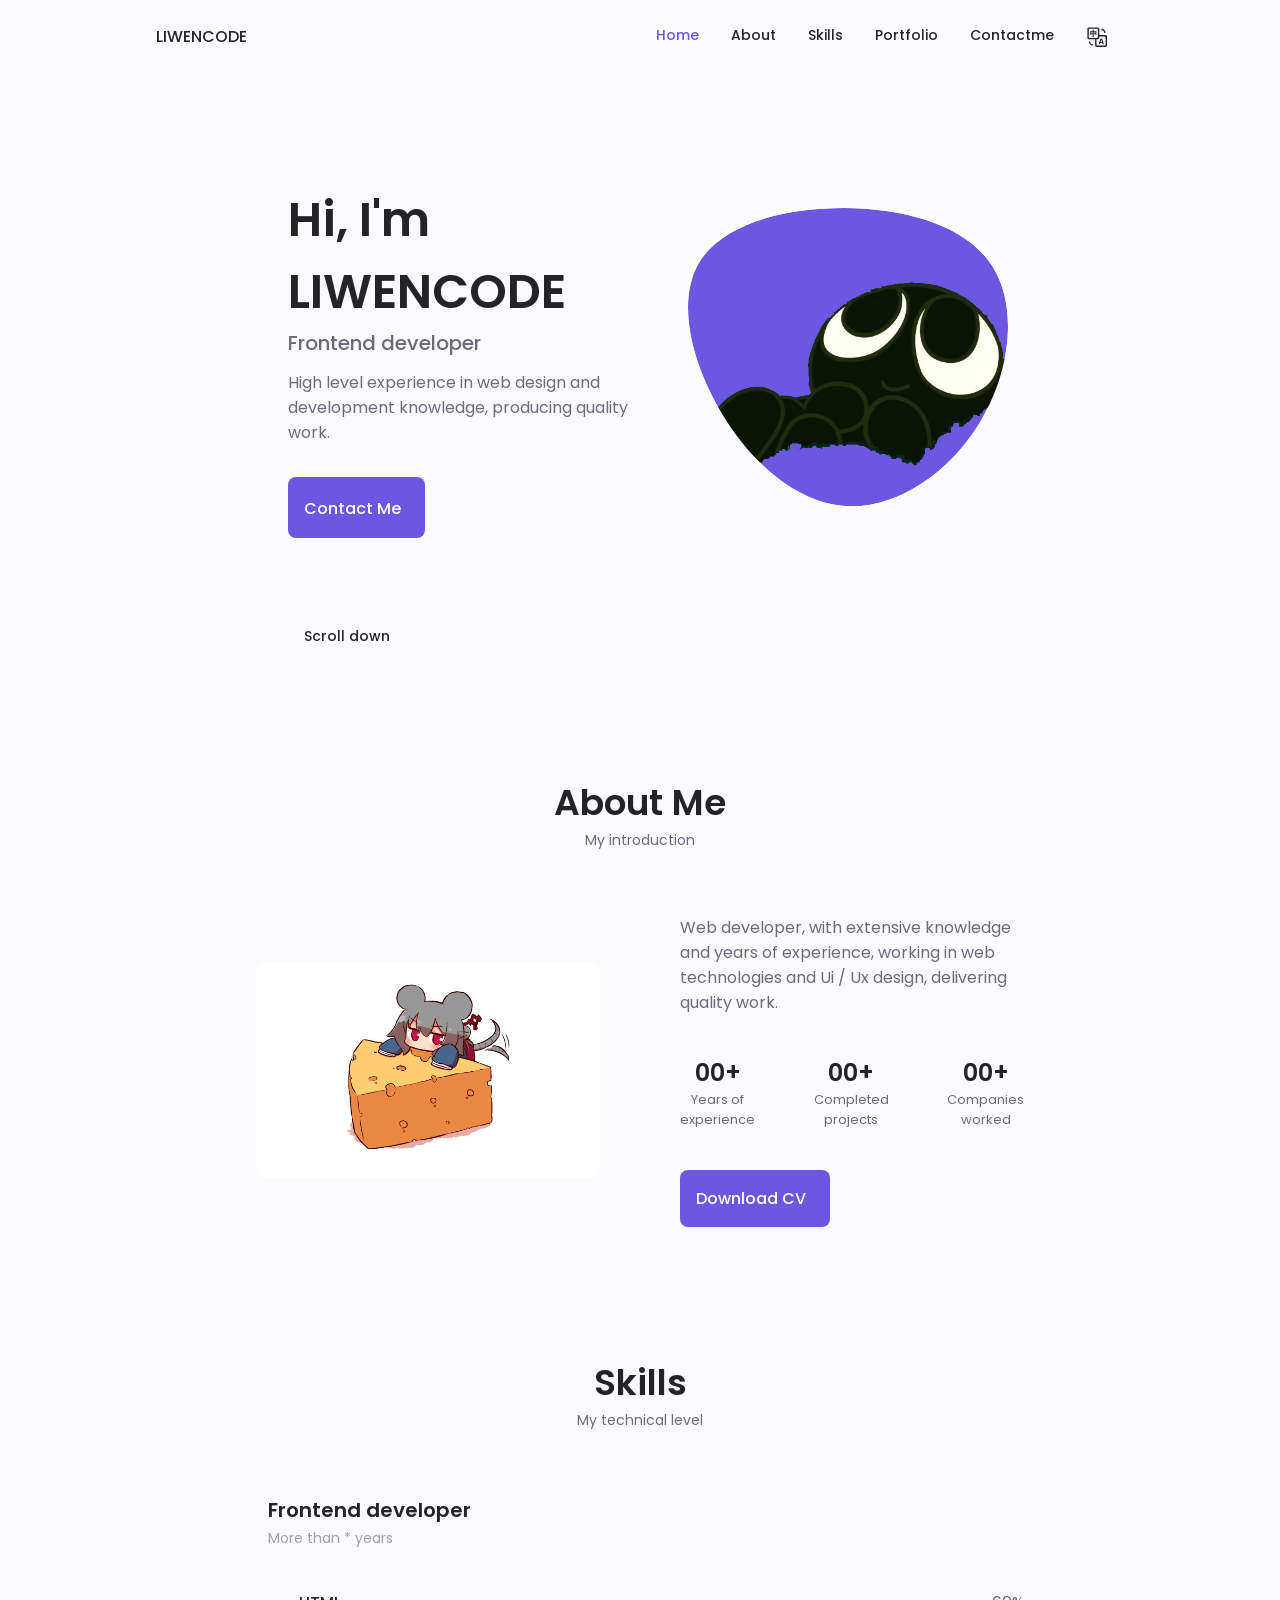
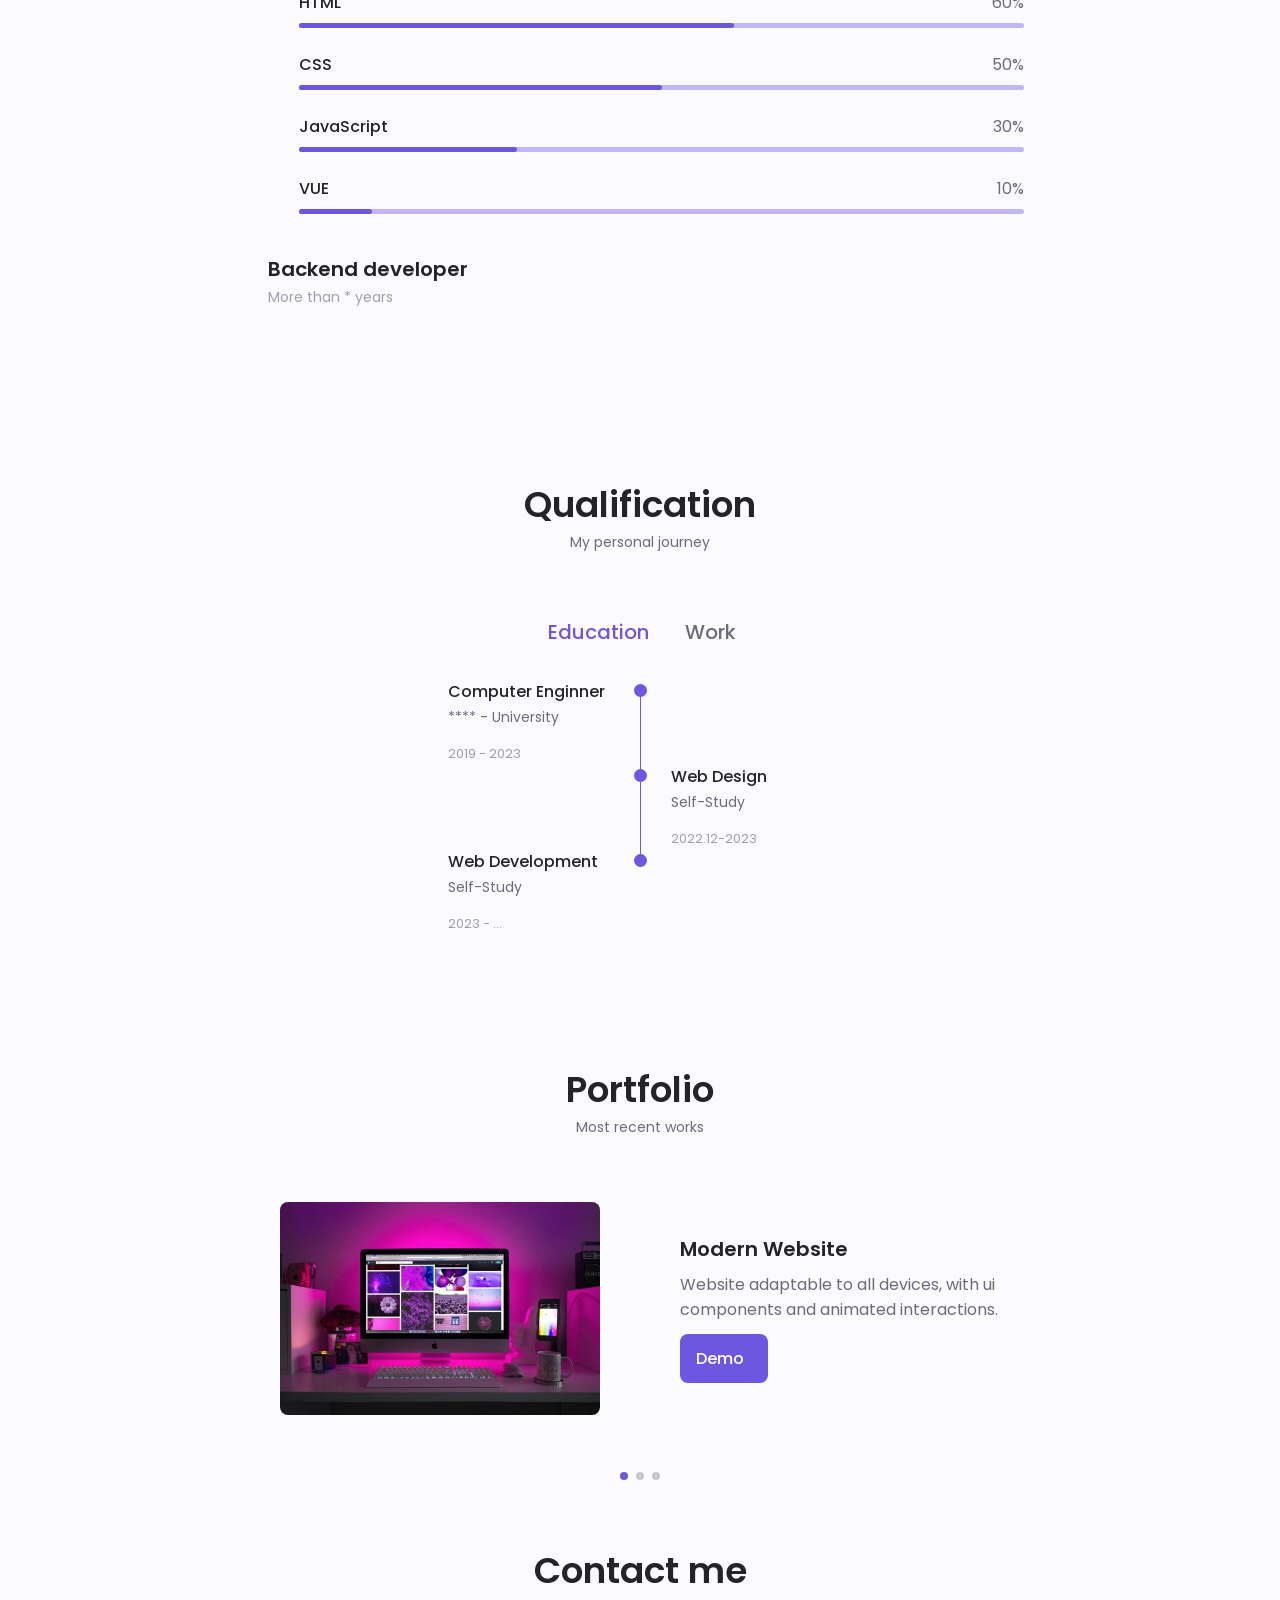
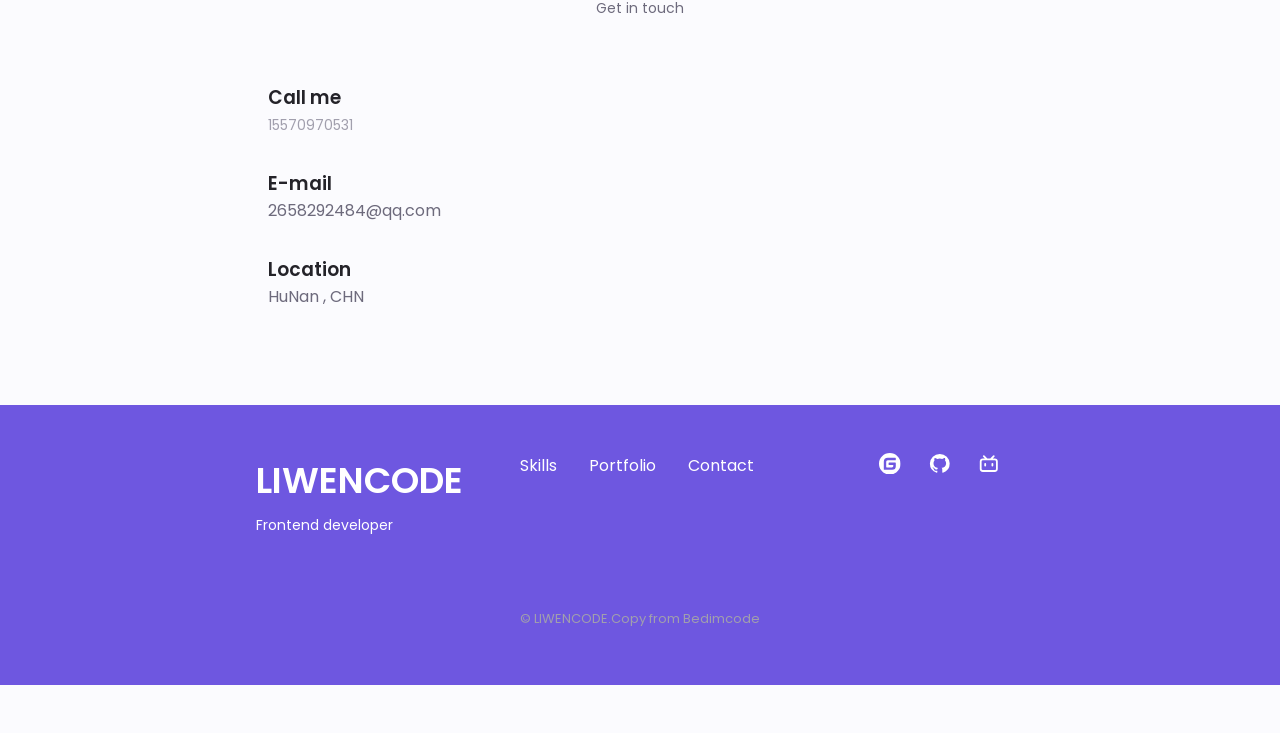
==== commit 2ceeaa2c: "add new name" ====
--- a/index.html
+++ b/index.html
@@ -18,14 +18,14 @@
       href="https://at.alicdn.com/t/c/font_3900458_82z46p85im.css"
     /> -->
 
-    <title>Responsive Portfolio Website</title>
+    <title>李稳个人网站</title>
 </head>
 
 <body>
     <!--==================== HEADER ====================-->
     <header class="header scroll-header" id="header">
         <nav class="nav container">
-            <a href="#" class="nav__logo">ASOUTHERNCAT</a>
+            <a href="#" class="nav__logo">LIWENCODE</a>
 
             <div class="nav__menu" id="nav-menu">
                 <ul class="nav__list grid">
@@ -87,7 +87,7 @@
             <div class="home__container container grid">
                 <div class="home__content grid">
                     <div class="home__social">
-                        <a href="https://gitee.com/asoutherncat/" target="_blank" class="home__social-icon">
+                        <a href="https://gitee.com/liwen067/" target="_blank" class="home__social-icon">
                             <!-- <i class="uil uil-linkedin-alt"></i> -->
                             <svg t="1674798484640" viewBox="0 0 1024 1024" version="1.1" xmlns="http://www.w3.org/2000/svg" p-id="2757">
                   <path
@@ -141,7 +141,7 @@
 
                     <div class="home__data">
                         <h1 class="home__title" i18n="home__title">
-                            Hi, I'm ASOUTHERNCAT
+                            Hi, I'm LIWENCODE
                         </h1>
                         <h3 class="home__subtitle" i18n="home__subtitle">
                             Frontend developer
@@ -472,7 +472,7 @@
                   animated interactions.
                 </p>
                 <a
-                  href="https://gitee.com/asoutherncat/"
+                  href="https://gitee.com/liwen067/"
                   target="_blank"
                   class="button button--flex button--small portfolio__button"
                 >
@@ -503,7 +503,7 @@
                   animated interactions.
                 </p>
                 <a
-                  href="https://gitee.com/asoutherncat/"
+                  href="https://gitee.com/liwen067/"
                   target="_blank"
                   class="button button--flex button--small portfolio__button"
                 >
@@ -534,7 +534,7 @@
                   animated interactions.
                 </p>
                 <a
-                  href="https://gitee.com/asoutherncat/"
+                  href="https://gitee.com/liwen067/"
                   target="_blank"
                   class="button button--flex button--small portfolio__button"
                 >
@@ -573,7 +573,7 @@
               <div>
                 <h3 class="contact__title" i18n="tel">Call me</h3>
                 <span class="contact__subtitle" i18n="tel__number"
-                  >166********</span
+                  >15570970531</span
                 >
               </div>
             </div>
@@ -584,7 +584,7 @@
               <div>
                 <h3 class="contact__title" i18n="email">E-mail</h3>
                 <span class="contatc__subtitle" i18n="email__address"
-                  >asoutherncat@gmail.com</span
+                  >2658292484@qq.com</span
                 >
               </div>
             </div>
@@ -609,7 +609,7 @@
       <div class="footer__bg">
         <div class="footer__container container grid">
           <div>
-            <h1 class="footer__title">ASouthernCat</h1>
+            <h1 class="footer__title">LIWENCODE</h1>
             <span class="footer__subtitle" i18n="home__subtitle"
               >Frontend developer</span
             >
@@ -649,7 +649,7 @@
         </div>
 
         <p class="footer__copy">
-          &#169; ASOUTHERNCAT.Copy from
+          &#169; LIWENCODE.Copy from
           <a
             class="footer__copy"
             href="https://www.youtube.com/c/Bedimcode"
